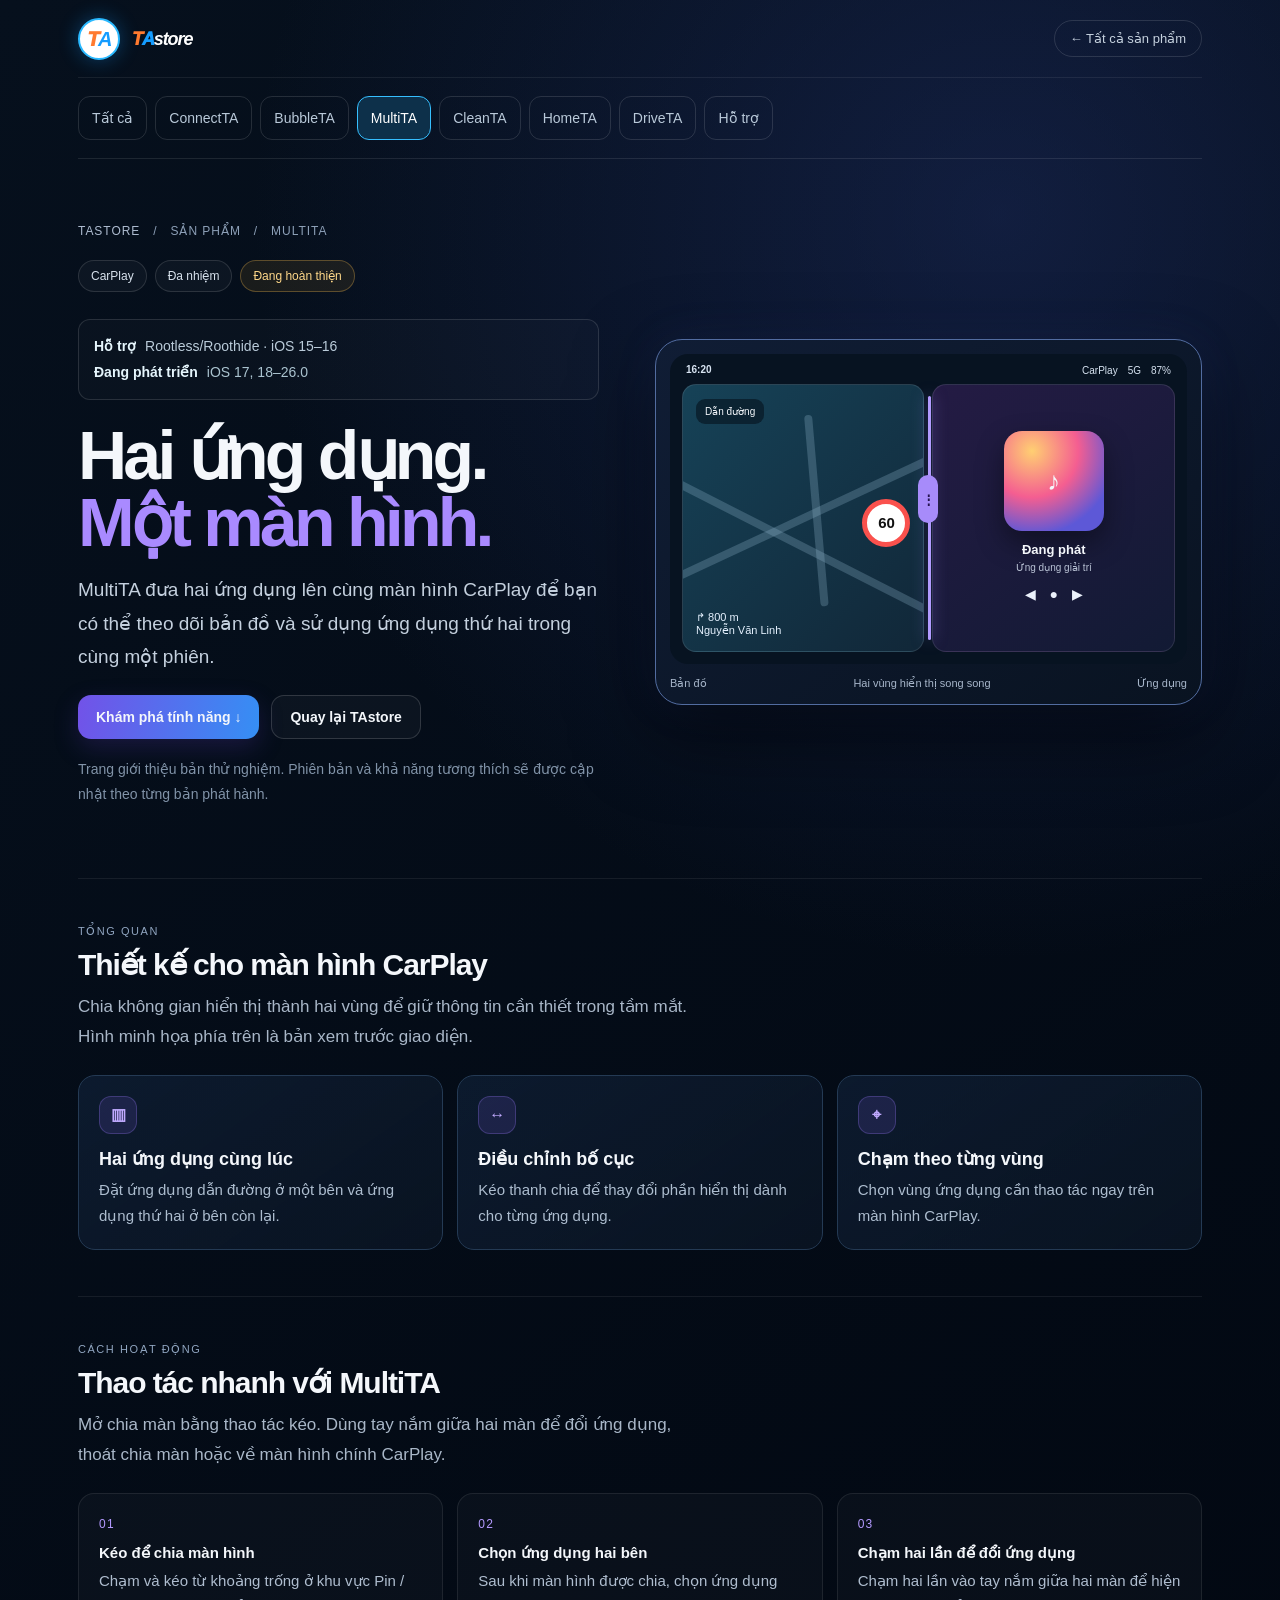
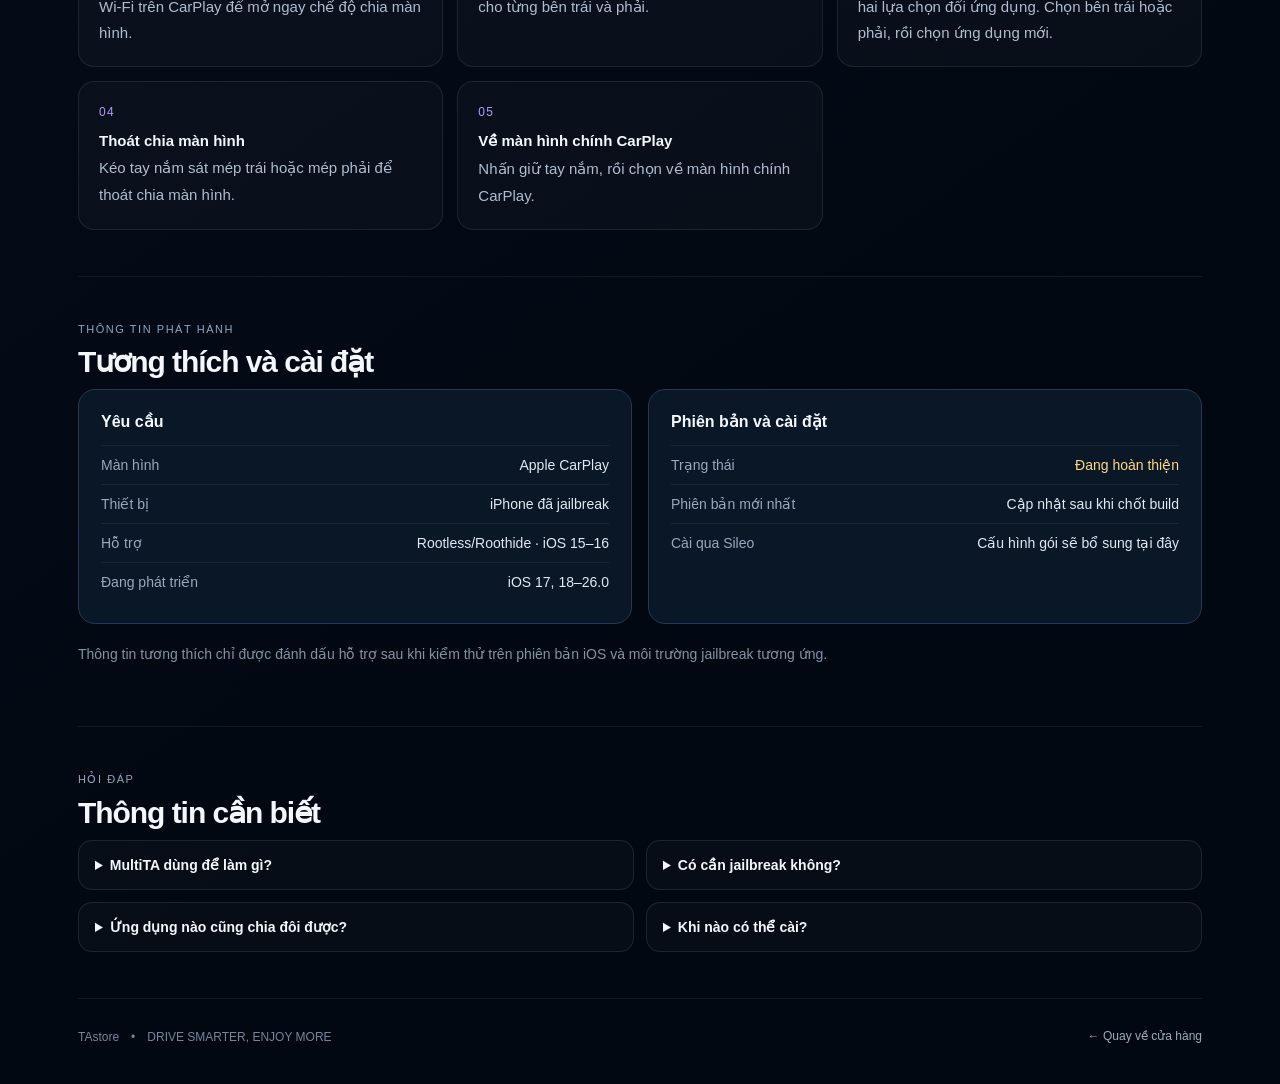
==== multita.html @ ab9dcfbe "Publish clean standalone storefront with six product pages" ====
<!doctype html>
<html lang="vi">
<head>
<meta charset="utf-8">
<meta name="viewport" content="width=device-width, initial-scale=1">
<meta name="theme-color" content="#06101d">
<title>MultiTA — Hai ứng dụng, một màn hình CarPlay | TAstore</title>
<style>
:root{color-scheme:dark;--bg:#06101d;--panel:#0b1929;--line:#243a54;--text:#f4f7fb;--muted:#a9b7c8;--blue:#39baff;--violet:#9b72ff}
*{box-sizing:border-box}
body{margin:0;background:radial-gradient(circle at 78% 8%,#25377866,transparent 28%),linear-gradient(145deg,#06101d,#020812 75%);color:var(--text);font-family:Inter,-apple-system,BlinkMacSystemFont,"Segoe UI",sans-serif}
a{color:inherit}
.wrap{max-width:1180px;margin:auto;padding:0 28px}
.top{height:78px;display:flex;align-items:center;justify-content:space-between;border-bottom:1px solid #ffffff12}
.brand{display:flex;align-items:center;gap:12px;text-decoration:none}
.brand-mark{width:42px;height:42px;border-radius:13px;overflow:hidden;box-shadow:0 0 24px #7c8cff33}
.brand-mark svg{width:100%;height:100%;display:block}
.brand-name{font-weight:800;font-size:18px;letter-spacing:-.5px}
.brand-name span{color:#54baff}
.back{font-size:13px;color:#c5d1de;text-decoration:none;padding:10px 15px;border:1px solid #ffffff20;border-radius:20px}
.back:hover{border-color:#8a70ff;color:white}
.hero{display:grid;grid-template-columns:1fr 1.05fr;gap:56px;align-items:center;padding:64px 0 58px}
.crumb{font-size:12px;color:#8da0b8;letter-spacing:.08em;text-transform:uppercase}
.crumb a{text-decoration:none;color:#aebcd0}
h1{font-size:clamp(42px,5.5vw,68px);line-height:.98;letter-spacing:-.055em;margin:18px 0}
h1 span{color:#a98aff}
.lead{font-size:18px;line-height:1.65;color:#c4d0de;max-width:520px;margin:0 0 22px}
.badges{display:flex;flex-wrap:wrap;gap:8px;margin:20px 0 27px}
.badges span{border:1px solid #ffffff20;background:#ffffff08;border-radius:99px;padding:8px 12px;color:#d7e1ec;font-size:12px}
.badges .status{border-color:#e4ad4c55;background:#d99b2418;color:#ffd889}
.actions{display:flex;gap:12px;flex-wrap:wrap}
.button{display:inline-flex;justify-content:center;align-items:center;padding:13px 18px;border-radius:13px;text-decoration:none;font-size:14px;font-weight:750}
.primary{background:linear-gradient(100deg,#7252e8,#358ff4);box-shadow:0 9px 25px #5035a644}
.secondary{border:1px solid #ffffff26;background:#ffffff08}
.note{font-size:12px;color:#8193a8;line-height:1.55;margin-top:18px}
.preview{position:relative;padding:14px;border:1px solid #526ca0;border-radius:27px;background:linear-gradient(145deg,#101d35,#091321);box-shadow:0 28px 80px #0008,0 0 45px #5975ff18}
.screen{height:310px;border-radius:18px;background:#071321;overflow:hidden;position:relative;padding:30px 12px 12px}
.statusbar{position:absolute;left:16px;right:16px;top:10px;display:flex;justify-content:space-between;color:#d8e4f2;font-size:10px}
.panes{height:100%;display:grid;grid-template-columns:1fr 1fr;gap:8px}
.pane{position:relative;border:1px solid #ffffff1b;border-radius:14px;overflow:hidden}
.map-pane{background:linear-gradient(135deg,#164257,#112738)}
.map-road{position:absolute;height:8px;border-radius:9px;background:#95bdd344;transform-origin:left}
.road-a{width:135%;top:31%;left:-12%;transform:rotate(27deg)}
.road-b{width:125%;top:72%;left:-5%;transform:rotate(-25deg)}
.road-c{width:80%;top:10%;left:52%;transform:rotate(85deg)}
.map-label{position:absolute;top:14px;left:13px;padding:7px 9px;border-radius:9px;background:#061522aa;font-size:10px}
.speed{position:absolute;right:13px;top:43%;width:48px;height:48px;border:5px solid #fa514d;border-radius:50%;display:grid;place-items:center;background:#fff;color:#111;font-weight:850;font-size:15px}
.route{position:absolute;left:13px;bottom:14px;font-size:11px;color:#e6f2ff}
.media-pane{background:linear-gradient(145deg,#241b44,#121a34);display:flex;flex-direction:column;justify-content:center;align-items:center;gap:11px}
.album{width:100px;height:100px;border-radius:18px;background:radial-gradient(circle at 28% 20%,#ffcf72,#f45e91 43%,#5d58d7 78%);display:grid;place-items:center;font-size:26px;box-shadow:0 12px 28px #0006}
.track{text-align:center}.track b{display:block;font-size:13px}.track small{font-size:10px;color:#b9c2d4}
.controls{display:flex;gap:17px;align-items:center;color:#ebf1fb;font-size:14px}
.divider{position:absolute;left:50%;top:42px;bottom:24px;width:3px;border-radius:5px;background:#b29aff;box-shadow:0 0 15px #a085ff99}
.grip{position:absolute;top:47%;left:50%;transform:translate(-50%,-50%);width:20px;height:48px;border-radius:12px;background:#a78bfa;display:grid;place-items:center;color:#25134f;font-size:13px;font-weight:900}
.caption{display:flex;justify-content:space-between;gap:12px;margin-top:13px;font-size:11px;color:#a7b6ca}
.section{padding:46px 0;border-top:1px solid #ffffff12}
.kicker{font-size:11px;color:#91a6c1;letter-spacing:.14em;text-transform:uppercase}
h2{font-size:30px;letter-spacing:-.035em;margin:9px 0 10px}
.section-intro{color:var(--muted);line-height:1.6;max-width:620px;margin:0 0 23px}
.feature-grid{display:grid;grid-template-columns:repeat(3,1fr);gap:14px}
.feature{padding:20px;border:1px solid var(--line);border-radius:17px;background:linear-gradient(145deg,#102139aa,#091321)}
.feature-icon{width:38px;height:38px;border-radius:12px;background:#8d6bff22;border:1px solid #9d7dff44;display:grid;place-items:center;color:#c1aaff;font-weight:800}
.feature h3{font-size:16px;margin:14px 0 7px}
.feature p{font-size:13px;color:#adbdcf;line-height:1.6;margin:0}
.steps{display:grid;grid-template-columns:repeat(3,1fr);gap:14px;counter-reset:step}
.step{padding:20px;border-radius:16px;background:#ffffff07;border:1px solid #ffffff16;counter-increment:step}
.step:before{content:"0" counter(step);font-size:12px;color:#b49aff;letter-spacing:.1em}.step-symbol{display:inline-flex;width:19px;height:19px;vertical-align:-5px;margin:0 3px;border-radius:5px;overflow:hidden}.step-symbol svg{display:block;width:100%;height:100%}
.step h3{font-size:15px;margin:12px 0 6px}
.step p{font-size:13px;color:#afbdcf;line-height:1.55;margin:0}
.info-grid{display:grid;grid-template-columns:1fr 1fr;gap:16px}
.info{padding:22px;border:1px solid var(--line);border-radius:17px;background:#0a1726}
.info h3{font-size:16px;margin:0 0 14px}
.info-row{display:flex;justify-content:space-between;gap:16px;padding:11px 0;border-top:1px solid #ffffff12;font-size:13px}
.info-row span:first-child{color:#98a9bd}.info-row span:last-child{text-align:right;color:#e1e9f2}
.pending{color:#ffd889!important}
.faq{display:grid;grid-template-columns:1fr 1fr;gap:12px}
.faq details{border:1px solid #ffffff18;background:#ffffff06;border-radius:14px;padding:16px}
.faq summary{cursor:pointer;font-weight:700;font-size:14px}
.faq p{color:#acbbcc;font-size:13px;line-height:1.6;margin-bottom:0}
.footer{padding:30px 0 38px;border-top:1px solid #ffffff12;color:#74869c;font-size:12px;display:flex;justify-content:space-between}
@media(max-width:800px){.hero{grid-template-columns:1fr;gap:32px;padding:44px 0}.preview{max-width:620px}.feature-grid,.steps{grid-template-columns:1fr}.info-grid{grid-template-columns:1fr}}
@media(max-width:520px){.wrap{padding:0 17px}.top{height:68px}.brand-mark{width:37px;height:37px}.brand-name{font-size:16px}.back{padding:9px 11px;font-size:12px}.hero{padding:36px 0 42px}h1{font-size:44px}.lead{font-size:16px}.screen{height:260px;padding-left:8px;padding-right:8px}.preview{padding:9px}.album{width:75px;height:75px}.speed{width:41px;height:41px}.caption{font-size:10px}.section{padding:34px 0}h2{font-size:25px}.faq{grid-template-columns:1fr}.footer{display:block}.footer span{display:block;margin-top:8px}}

/* TAstore master brand: use the same mark on every product page. */
.brand-mark.tastore-logo{width:42px;height:42px;box-sizing:border-box;flex:none;display:flex;align-items:center;justify-content:center;border-radius:50%;overflow:hidden;background:#fff;border:2px solid #2ab9ff;box-shadow:0 0 20px #159dff55;font-family:Arial,sans-serif;font-size:20px;font-style:italic;font-weight:900;letter-spacing:-1.5px;line-height:1;color:#159cff}
.brand-mark.tastore-logo b{color:#ff7a2f;font-weight:950}
.brand-mark.tastore-logo i{color:#159cff;font-style:italic}
.brand-name{display:flex;align-items:baseline;white-space:nowrap;font-size:18px;line-height:1;font-weight:850;letter-spacing:-1.1px;font-style:italic;color:#fff}
.brand-name b{color:#ff7a2f;font-weight:950}
.brand-name i{color:#159cff;font-style:italic;font-weight:950}
.brand-name em{color:#fff;font-style:italic;font-weight:850}
@media(max-width:760px){.brand-mark.tastore-logo{width:37px;height:37px;font-size:18px}}
</style>
<link rel="stylesheet" href="assets/store-polish.css?v=20260928-1"><script src="assets/site.js?v=20260928-1" defer></script></head>
<body>
<div class="wrap">
<header class="top">
<a class="brand" href="./" aria-label="Về TAstore">
<span class="brand-mark tastore-logo" aria-hidden="true"><b>T</b><i>A</i></span>
<span class="brand-name"><b>T</b><i>A</i><em>store</em></span></a>
<a class="back" href="./#products">← Tất cả sản phẩm</a>
</header>

<nav class="product-nav" aria-label="Các sản phẩm TA"><a href="./#products">Tất cả</a><a href="connectta.html">ConnectTA</a><a href="bubbleta.html">BubbleTA</a><a href="multita.html" aria-current="page">MultiTA</a><a href="cleanta.html">CleanTA</a><a href="hometa.html">HomeTA</a><a href="driveta.html">DriveTA</a><a href="./#support">Hỗ trợ</a></nav><main>
<section class="hero">
<div>
<div class="crumb"><a href="./">TAstore</a>　/　Sản phẩm　/　MultiTA</div>
<div class="badges"><span>CarPlay</span><span>Đa nhiệm</span><span class="status">Đang hoàn thiện</span></div><div class="compat-summary"><p><strong>Hỗ trợ</strong> Rootless/Roothide · iOS 15–16</p><p><strong>Đang phát triển</strong> iOS 17, 18–26.0</p></div>
<h1>Hai ứng dụng.<br><span>Một màn hình.</span></h1>
<p class="lead">MultiTA đưa hai ứng dụng lên cùng màn hình CarPlay để bạn có thể theo dõi bản đồ và sử dụng ứng dụng thứ hai trong cùng một phiên.</p>
<div class="actions"><a class="button primary" href="#features">Khám phá tính năng ↓</a><a class="button secondary" href="./#products">Quay lại TAstore</a></div>
<p class="note">Trang giới thiệu bản thử nghiệm. Phiên bản và khả năng tương thích sẽ được cập nhật theo từng bản phát hành.</p>
</div>
<div class="preview" aria-label="Hình minh họa MultiTA chạy hai ứng dụng song song">
<div class="screen">
<div class="statusbar"><b>16:20</b><span>CarPlay　5G　87%</span></div>
<div class="panes">
<div class="pane map-pane"><div class="map-road road-a"></div><div class="map-road road-b"></div><div class="map-road road-c"></div><div class="map-label">Dẫn đường</div><div class="speed">60</div><div class="route">↱ 800 m<br>Nguyễn Văn Linh</div></div>
<div class="pane media-pane"><div class="album">♪</div><div class="track"><b>Đang phát</b><small>Ứng dụng giải trí</small></div><div class="controls">◀　●　▶</div></div>
</div>
<div class="divider"></div><div class="grip">⋮</div>
</div>
<div class="caption"><span>Bản đồ</span><span>Hai vùng hiển thị song song</span><span>Ứng dụng</span></div>
</div>
</section>

<section class="section" id="features">
<div class="kicker">Tổng quan</div><h2>Thiết kế cho màn hình CarPlay</h2>
<p class="section-intro">Chia không gian hiển thị thành hai vùng để giữ thông tin cần thiết trong tầm mắt. Hình minh họa phía trên là bản xem trước giao diện.</p>
<div class="feature-grid">
<article class="feature"><div class="feature-icon">▥</div><h3>Hai ứng dụng cùng lúc</h3><p>Đặt ứng dụng dẫn đường ở một bên và ứng dụng thứ hai ở bên còn lại.</p></article>
<article class="feature"><div class="feature-icon">↔</div><h3>Điều chỉnh bố cục</h3><p>Kéo thanh chia để thay đổi phần hiển thị dành cho từng ứng dụng.</p></article>
<article class="feature"><div class="feature-icon">⌖</div><h3>Chạm theo từng vùng</h3><p>Chọn vùng ứng dụng cần thao tác ngay trên màn hình CarPlay.</p></article>
</div>
</section>

<section class="section" id="how">
<div class="kicker">Cách hoạt động</div><h2>Thao tác nhanh với MultiTA</h2>
<p class="section-intro">Mở chia màn bằng thao tác kéo. Dùng tay nắm giữa hai màn để đổi ứng dụng, thoát chia màn hoặc về màn hình chính CarPlay.</p>
<div class="steps">
<article class="step"><h3>Kéo để chia màn hình</h3><p>Chạm và kéo từ khoảng trống ở khu vực Pin / Wi‑Fi trên CarPlay để mở ngay chế độ chia màn hình.</p></article>
<article class="step"><h3>Chọn ứng dụng hai bên</h3><p>Sau khi màn hình được chia, chọn ứng dụng cho từng bên trái và phải.</p></article>
<article class="step"><h3>Chạm hai lần để đổi ứng dụng</h3><p>Chạm hai lần vào tay nắm giữa hai màn để hiện hai lựa chọn đổi ứng dụng. Chọn bên trái hoặc phải, rồi chọn ứng dụng mới.</p></article>
<article class="step"><h3>Thoát chia màn hình</h3><p>Kéo tay nắm sát mép trái hoặc mép phải để thoát chia màn hình.</p></article>
<article class="step"><h3>Về màn hình chính CarPlay</h3><p>Nhấn giữ tay nắm, rồi chọn về màn hình chính CarPlay.</p></article>
</div>
</section>

<section class="section" id="compatibility">
<div class="kicker">Thông tin phát hành</div><h2>Tương thích và cài đặt</h2>
<div class="info-grid">
<div class="info"><h3>Yêu cầu</h3>
<div class="info-row"><span>Màn hình</span><span>Apple CarPlay</span></div>
<div class="info-row"><span>Thiết bị</span><span>iPhone đã jailbreak</span></div>
<div class="info-row"><span>Hỗ trợ</span><span>Rootless/Roothide · iOS 15–16</span></div><div class="info-row"><span>Đang phát triển</span><span>iOS 17, 18–26.0</span></div>
</div>
<div class="info"><h3>Phiên bản và cài đặt</h3>
<div class="info-row"><span>Trạng thái</span><span class="pending">Đang hoàn thiện</span></div>
<div class="info-row"><span>Phiên bản mới nhất</span><span>Cập nhật sau khi chốt build</span></div>
<div class="info-row"><span>Cài qua Sileo</span><span>Cấu hình gói sẽ bổ sung tại đây</span></div>
</div>
</div>
<p class="note">Thông tin tương thích chỉ được đánh dấu hỗ trợ sau khi kiểm thử trên phiên bản iOS và môi trường jailbreak tương ứng.</p>
</section>

<section class="section" id="faq">
<div class="kicker">Hỏi đáp</div><h2>Thông tin cần biết</h2>
<div class="faq">
<details><summary>MultiTA dùng để làm gì?</summary><p>MultiTA sắp xếp hai ứng dụng song song trên một màn hình CarPlay.</p></details>
<details><summary>Có cần jailbreak không?</summary><p>Có. MultiTA là tweak dành cho iPhone đã jailbreak.</p></details>
<details><summary>Ứng dụng nào cũng chia đôi được?</summary><p>Khả năng hiển thị phụ thuộc vào ứng dụng và phiên bản iOS. Danh sách đã kiểm thử sẽ được ghi theo từng bản phát hành.</p></details>
<details><summary>Khi nào có thể cài?</summary><p>Hướng dẫn và nút cài Sileo sẽ được bật khi gói phát hành chính thức được đưa lên TAstore.</p></details>
</div>
</section>
</main>

<footer class="footer"><span>TAstore　•　DRIVE SMARTER, ENJOY MORE</span><span><a href="./#products" style="color:#9aacc0;text-decoration:none">← Quay về cửa hàng</a></span></footer>
</div>
</body>
</html>
---- assets/store-polish.css ----
/* Shared readability, navigation and prelaunch state. */
:root{color-scheme:dark}html{scroll-behavior:smooth}button,a,summary{-webkit-tap-highlight-color:transparent}button,summary{cursor:pointer}a:focus-visible,button:focus-visible,summary:focus-visible{outline:3px solid #55cfff;outline-offset:5px}
body{overflow-wrap:break-word}.card .ico{flex-shrink:0}.card{display:flex;flex-direction:column;height:auto;min-height:0}.card p{font-size:16px;line-height:1.75;margin:10px 0 24px}.card>a{position:static;align-self:flex-start;margin-top:auto;font-size:14px;min-height:44px;display:inline-flex;align-items:center}.card .head small{font-size:11px;line-height:1.6}.card .demo{flex-shrink:0}
.store-section{max-width:1380px;margin:0 auto;padding:42px 28px;border-top:1px solid #ffffff18;scroll-margin-top:24px}.store-section h2{font-size:clamp(26px,4vw,38px);line-height:1.2;margin:10px 0 18px}.eyebrow{font-size:12px;letter-spacing:.12em;color:#67d2ff;font-weight:700}.section-copy{font-size:17px;line-height:1.8;color:#b9c9d9;max-width:780px}.support-grid{display:grid;grid-template-columns:1fr 1fr;gap:14px;margin-top:26px}.support-grid details{padding:20px;border:1px solid #29415a;border-radius:16px;background:#091725}.support-grid summary{font-weight:650;font-size:17px;line-height:1.5;min-height:32px}.support-grid p{font-size:16px;line-height:1.75;color:#b9c9d9}.store-link,.support-grid a{color:#67d2ff;line-height:1.7}.community-section{background:linear-gradient(120deg,#0a2033,#08111e)}
.product-nav{display:flex;flex-wrap:wrap;gap:8px;padding:18px 0;border-bottom:1px solid #ffffff18}.product-nav a{display:inline-flex;align-items:center;min-height:44px;padding:9px 13px;text-decoration:none;color:#b9c9d9;border:1px solid #ffffff20;border-radius:12px;font-size:14px}.product-nav a[aria-current]{color:#fff;border-color:#36bfff;background:#0d304a}
.lead{font-size:19px!important;line-height:1.75!important}.section-intro,.intro{font-size:17px;line-height:1.75}.tile p,.feature p,.step p,details p{font-size:15px;line-height:1.75}.tile h3,.feature h3{font-size:18px}.info-row{font-size:14px}.info-row>span{min-width:0;overflow-wrap:anywhere}.note,.callout{font-size:14px;line-height:1.75}
#accountDialog{width:min(480px,calc(100vw - 32px));max-height:85dvh;overflow:auto;border:1px solid #325b7b;border-radius:24px;background:#091827;color:#eff7ff;padding:30px;box-shadow:0 25px 80px #000a}#accountDialog::backdrop{background:#000a;backdrop-filter:blur(5px)}#accountDialog h2{font-size:28px;line-height:1.2}#accountDialog p{font-size:16px;line-height:1.75;color:#b9c9d9}#accountDialog .eyebrow{font-size:11px;padding-right:30px;color:#67d2ff}.dialog-close{position:absolute;right:14px;top:12px;border:0;border-radius:50%;background:#173047;color:#fff;font-size:26px;width:44px;height:44px}.dialog-done{border:0;background:#168fff;color:#fff;border-radius:12px;min-height:44px;padding:12px 22px;font-size:16px}
@media(max-width:1100px) and (min-width:951px){.top{gap:16px}.top .brand{min-width:250px}.top nav{gap:14px}}
@media(max-width:620px){.store-section{padding:32px 18px}.support-grid{grid-template-columns:1fr}.product-nav{gap:6px}.product-nav a{font-size:13px;padding:8px 10px}.lead{font-size:18px!important}.card{padding:20px}.card p{font-size:17px}.repo{padding:25px}.repo p{font-size:17px;line-height:1.75}.hero h1{overflow-wrap:normal}.hero h1 .experience{font-size:.72em}.benefit{font-size:15px}.info-row{flex-wrap:wrap}.info-row span:last-child{text-align:left}.head h2{font-size:27px}}
@media(prefers-reduced-motion:reduce){html{scroll-behavior:auto}*,*::before,*::after{transition:none!important}}

.card.drive{border-color:#43dcc766;background:linear-gradient(145deg,#0c302e,#091522)}.card.drive h2 span{color:#64e6cd}.drive-demo svg{display:block;width:100%;height:auto}

.compat-summary{margin:18px 0 22px;padding:12px 15px;border:1px solid #ffffff20;border-radius:12px;background:#ffffff05}.compat-summary p,.card .compat-summary p{font-size:14px;line-height:1.65;margin:3px 0;color:#bacbd9}.compat-summary strong{color:#e5f5fc;font-weight:650;margin-right:5px}.card .compat-summary{margin:0 0 18px}.compat-summary p+p{color:#aac3cf}
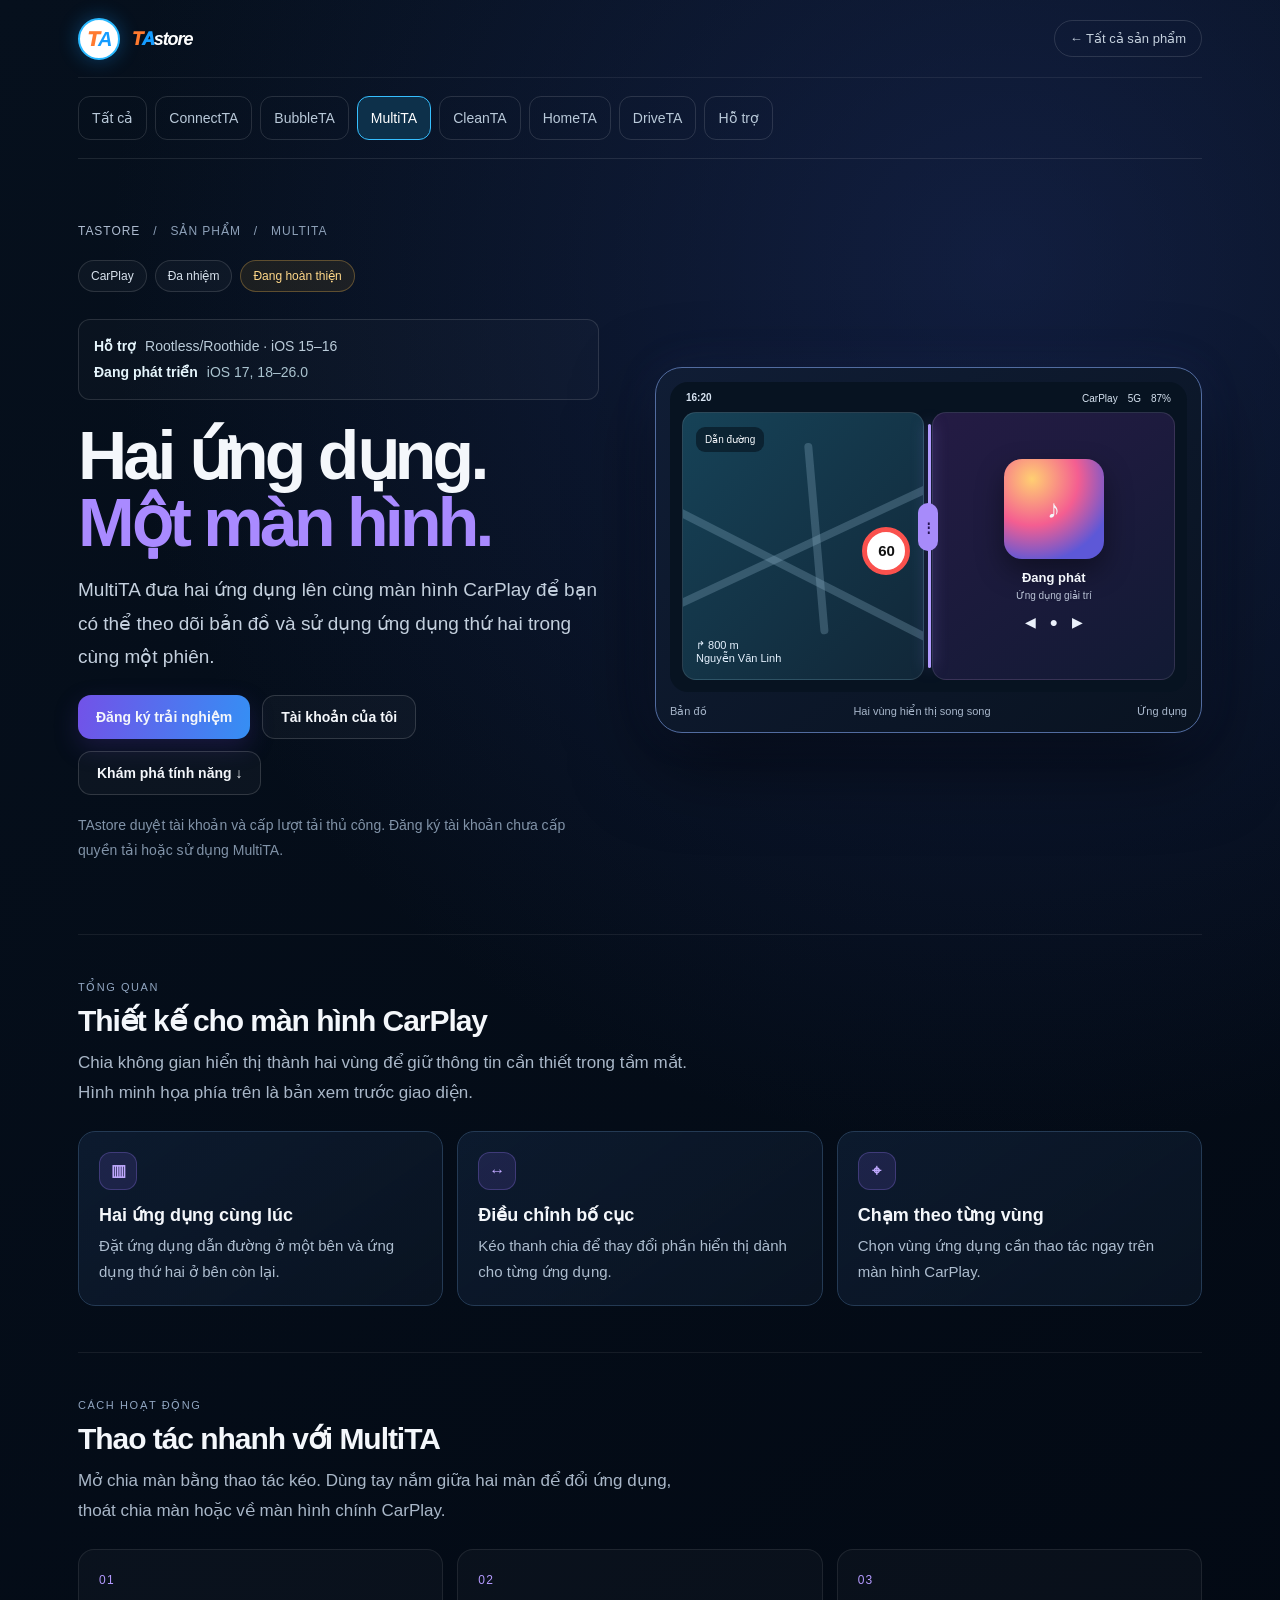
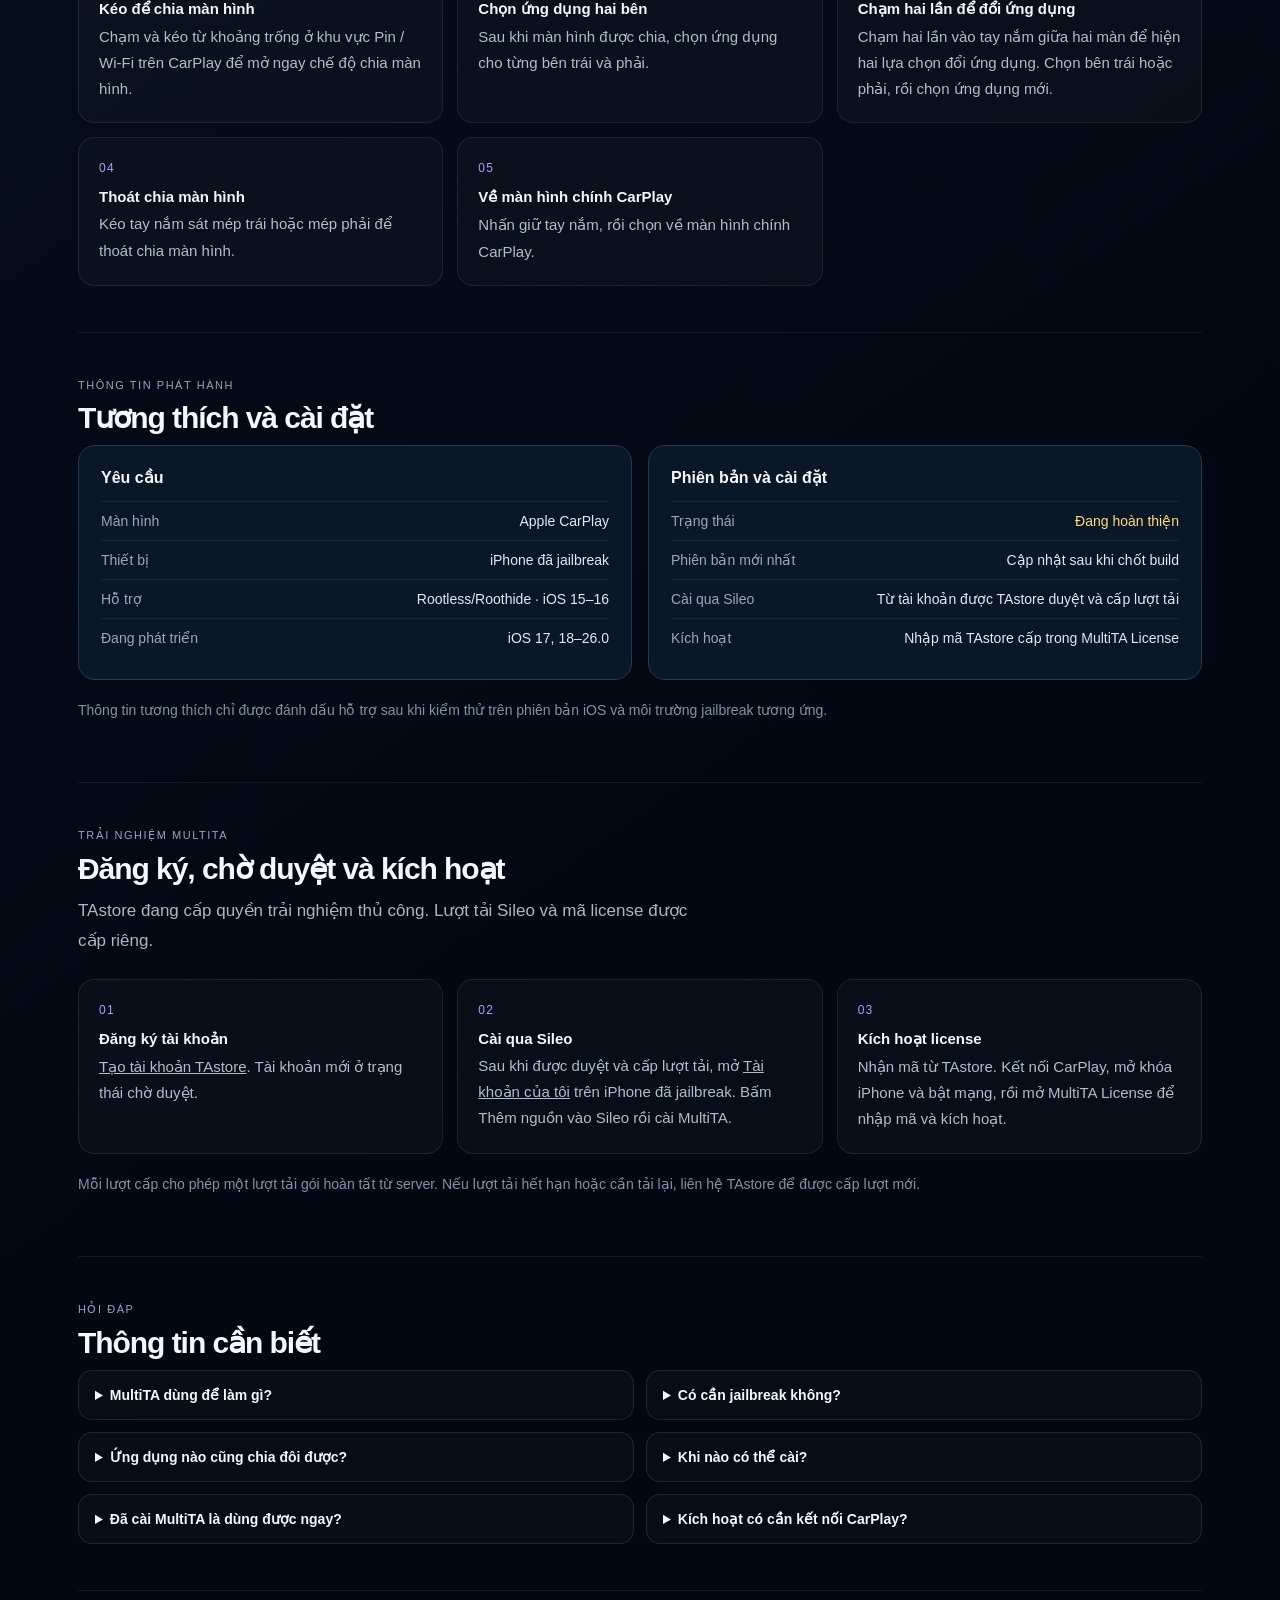
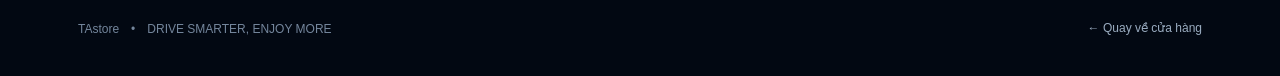
==== commit afdcf569: "Add files via upload" ====
--- a/multita.html
+++ b/multita.html
@@ -108,8 +108,8 @@
 <div class="badges"><span>CarPlay</span><span>Đa nhiệm</span><span class="status">Đang hoàn thiện</span></div><div class="compat-summary"><p><strong>Hỗ trợ</strong> Rootless/Roothide · iOS 15–16</p><p><strong>Đang phát triển</strong> iOS 17, 18–26.0</p></div>
 <h1>Hai ứng dụng.<br><span>Một màn hình.</span></h1>
 <p class="lead">MultiTA đưa hai ứng dụng lên cùng màn hình CarPlay để bạn có thể theo dõi bản đồ và sử dụng ứng dụng thứ hai trong cùng một phiên.</p>
-<div class="actions"><a class="button primary" href="#features">Khám phá tính năng ↓</a><a class="button secondary" href="./#products">Quay lại TAstore</a></div>
-<p class="note">Trang giới thiệu bản thử nghiệm. Phiên bản và khả năng tương thích sẽ được cập nhật theo từng bản phát hành.</p>
+<div class="actions"><a class="button primary" href="https://api.tastore.app/account/register/">Đăng ký trải nghiệm</a><a class="button secondary" href="https://api.tastore.app/account/">Tài khoản của tôi</a><a class="button secondary" href="#features">Khám phá tính năng ↓</a></div>
+<p class="note">TAstore duyệt tài khoản và cấp lượt tải thủ công. Đăng ký tài khoản chưa cấp quyền tải hoặc sử dụng MultiTA.</p>
 </div>
 <div class="preview" aria-label="Hình minh họa MultiTA chạy hai ứng dụng song song">
 <div class="screen">
@@ -157,10 +157,22 @@
 <div class="info"><h3>Phiên bản và cài đặt</h3>
 <div class="info-row"><span>Trạng thái</span><span class="pending">Đang hoàn thiện</span></div>
 <div class="info-row"><span>Phiên bản mới nhất</span><span>Cập nhật sau khi chốt build</span></div>
-<div class="info-row"><span>Cài qua Sileo</span><span>Cấu hình gói sẽ bổ sung tại đây</span></div>
+<div class="info-row"><span>Cài qua Sileo</span><span>Từ tài khoản được TAstore duyệt và cấp lượt tải</span></div>
+<div class="info-row"><span>Kích hoạt</span><span>Nhập mã TAstore cấp trong MultiTA License</span></div>
 </div>
 </div>
 <p class="note">Thông tin tương thích chỉ được đánh dấu hỗ trợ sau khi kiểm thử trên phiên bản iOS và môi trường jailbreak tương ứng.</p>
+</section>
+
+<section class="section" id="trial">
+<div class="kicker">Trải nghiệm MultiTA</div><h2>Đăng ký, chờ duyệt và kích hoạt</h2>
+<p class="section-intro">TAstore đang cấp quyền trải nghiệm thủ công. Lượt tải Sileo và mã license được cấp riêng.</p>
+<div class="steps">
+<article class="step"><h3>Đăng ký tài khoản</h3><p><a href="https://api.tastore.app/account/register/">Tạo tài khoản TAstore</a>. Tài khoản mới ở trạng thái chờ duyệt.</p></article>
+<article class="step"><h3>Cài qua Sileo</h3><p>Sau khi được duyệt và cấp lượt tải, mở <a href="https://api.tastore.app/account/">Tài khoản của tôi</a> trên iPhone đã jailbreak. Bấm Thêm nguồn vào Sileo rồi cài MultiTA.</p></article>
+<article class="step"><h3>Kích hoạt license</h3><p>Nhận mã từ TAstore. Kết nối CarPlay, mở khóa iPhone và bật mạng, rồi mở MultiTA License để nhập mã và kích hoạt.</p></article>
+</div>
+<p class="note">Mỗi lượt cấp cho phép một lượt tải gói hoàn tất từ server. Nếu lượt tải hết hạn hoặc cần tải lại, liên hệ TAstore để được cấp lượt mới.</p>
 </section>
 
 <section class="section" id="faq">
@@ -169,7 +181,9 @@
 <details><summary>MultiTA dùng để làm gì?</summary><p>MultiTA sắp xếp hai ứng dụng song song trên một màn hình CarPlay.</p></details>
 <details><summary>Có cần jailbreak không?</summary><p>Có. MultiTA là tweak dành cho iPhone đã jailbreak.</p></details>
 <details><summary>Ứng dụng nào cũng chia đôi được?</summary><p>Khả năng hiển thị phụ thuộc vào ứng dụng và phiên bản iOS. Danh sách đã kiểm thử sẽ được ghi theo từng bản phát hành.</p></details>
-<details><summary>Khi nào có thể cài?</summary><p>Hướng dẫn và nút cài Sileo sẽ được bật khi gói phát hành chính thức được đưa lên TAstore.</p></details>
+<details><summary>Khi nào có thể cài?</summary><p>Bạn có thể đăng ký tài khoản để xin trải nghiệm. Chỉ tài khoản được TAstore duyệt và cấp lượt tải mới có nút Thêm nguồn vào Sileo trong trang tài khoản.</p></details>
+<details><summary>Đã cài MultiTA là dùng được ngay?</summary><p>Bạn cần mã license do TAstore cấp. Mã được gắn với iPhone kích hoạt; cài gói qua Sileo chưa tự cấp quyền sử dụng.</p></details>
+<details><summary>Kích hoạt có cần kết nối CarPlay?</summary><p>Bản trải nghiệm hiện tại cần kết nối CarPlay khi kích hoạt. Giữ iPhone mở khóa và có mạng, mở MultiTA License rồi nhập mã được cấp.</p></details>
 </div>
 </section>
 </main>
@@ -177,4 +191,4 @@
 <footer class="footer"><span>TAstore　•　DRIVE SMARTER, ENJOY MORE</span><span><a href="./#products" style="color:#9aacc0;text-decoration:none">← Quay về cửa hàng</a></span></footer>
 </div>
 </body>
-</html>+</html>
